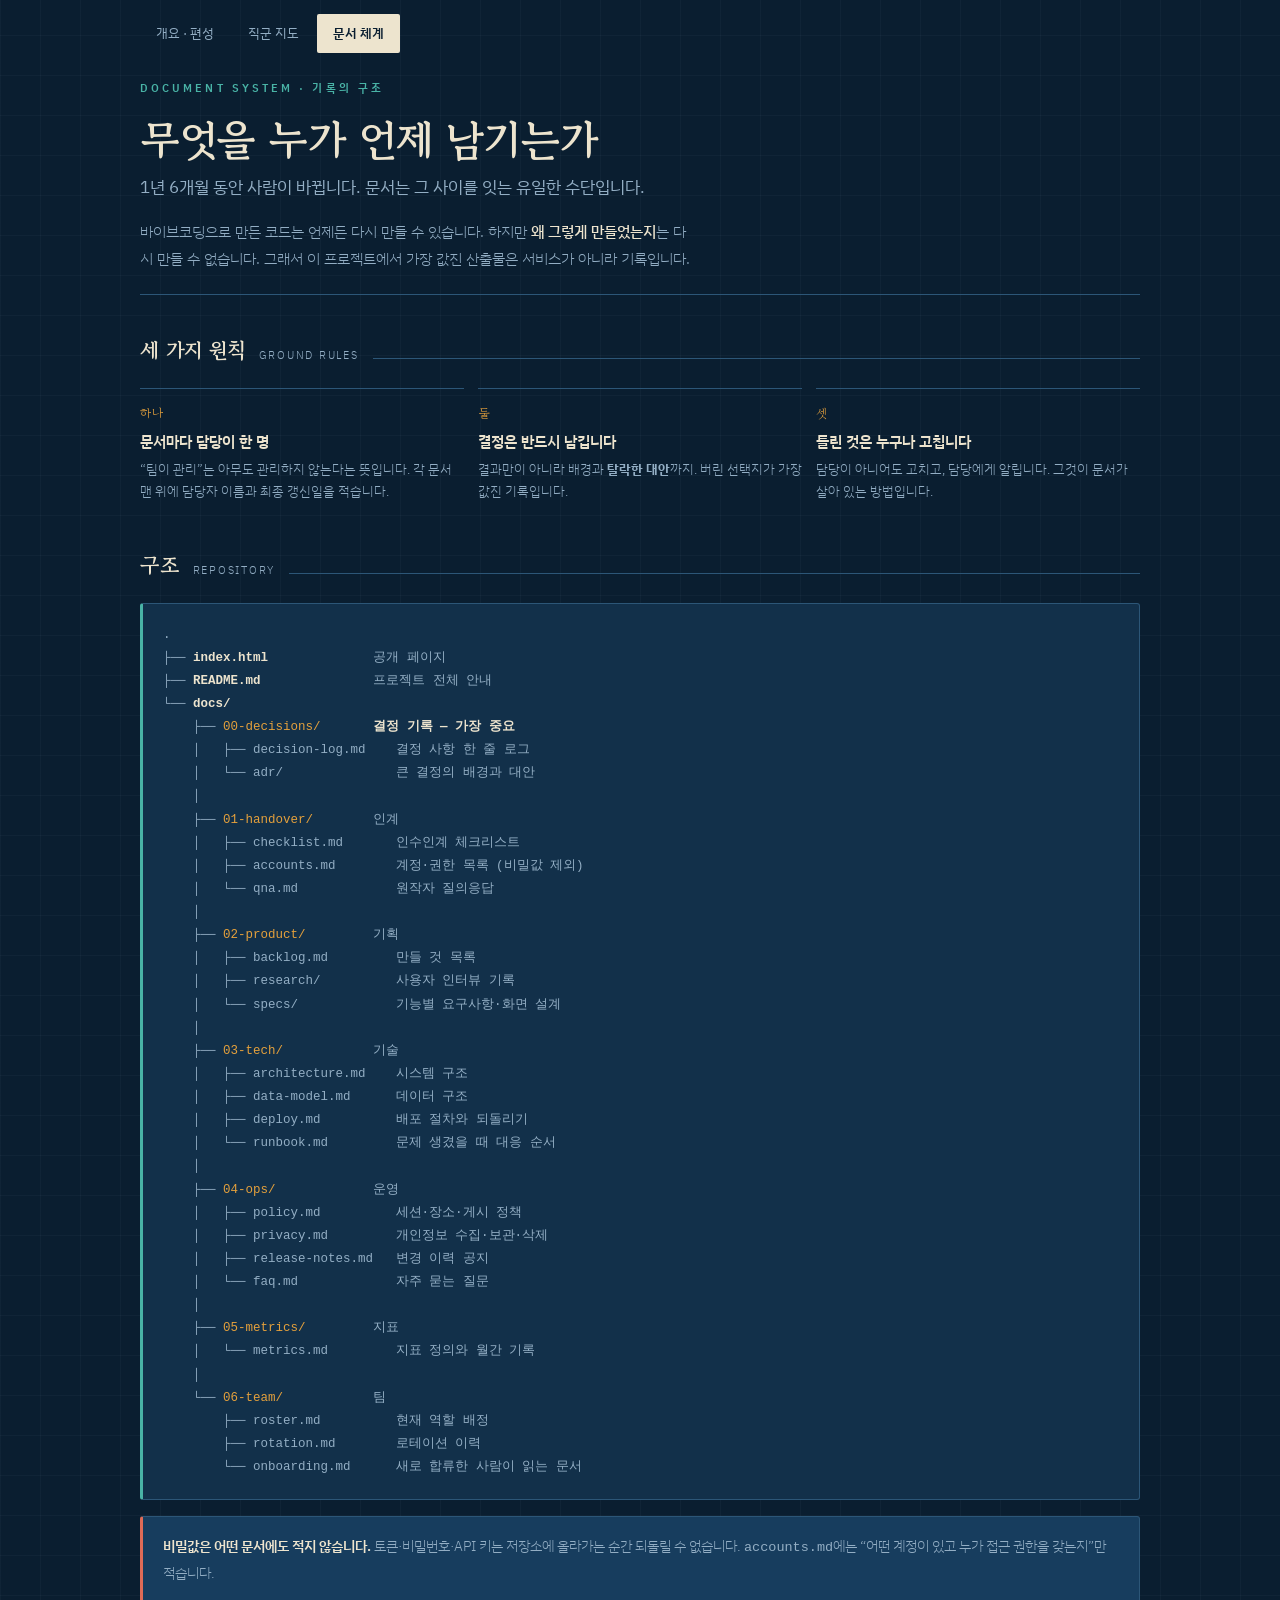
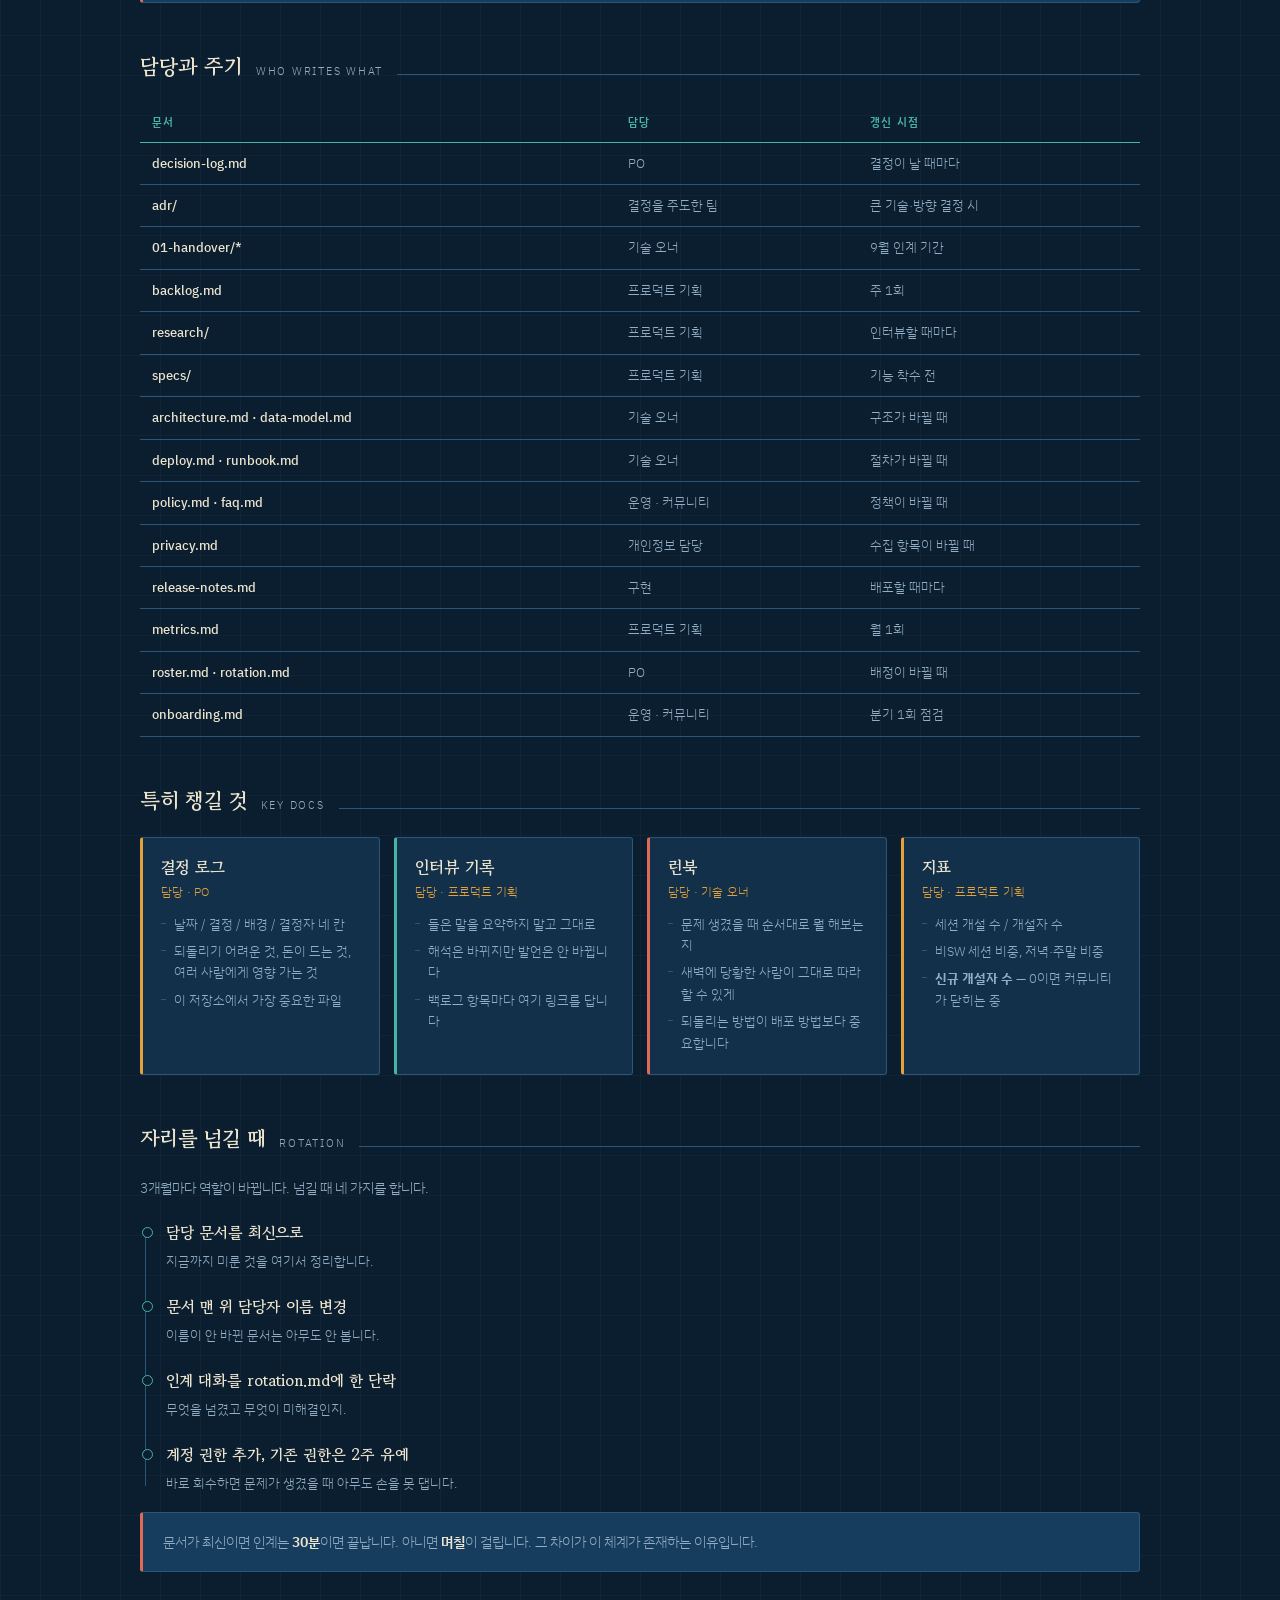
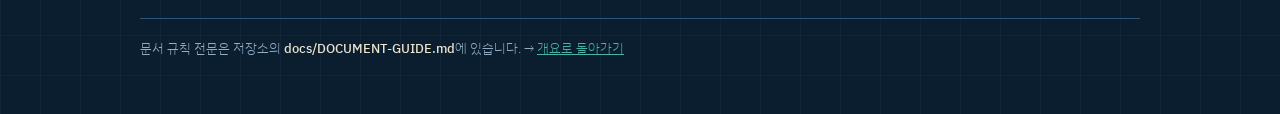
==== docs.html @ 45a3f8f5 "공개 페이지 3종 완성 — roles·docs 추가, 공용 style.css로 인라인 스타일 분리 Co-Authored-By: Claude Sonnet 5 <noreply@anth" ====
<!DOCTYPE html>
<html lang="ko">
<head>
<meta charset="utf-8">
<meta name="viewport" content="width=device-width, initial-scale=1">
<title>문서 체계 — 무엇을 누가 언제 남기는가</title>
<link rel="preconnect" href="https://fonts.googleapis.com">
<link rel="preconnect" href="https://fonts.gstatic.com" crossorigin>
<link href="https://fonts.googleapis.com/css2?family=Gowun+Batang:wght@400;700&family=IBM+Plex+Sans+KR:wght@300;400;500;600;700&display=swap" rel="stylesheet">
<link rel="stylesheet" href="style.css">
</head>
<body>
<div class="wrap">

  <nav>
    <a href="index.html">개요 · 편성</a>
    <a href="roles.html">직군 지도</a>
    <a href="docs.html" class="on">문서 체계</a>
  </nav>

  <header>
    <div class="eyebrow">Document System · 기록의 구조</div>
    <h1>무엇을 누가 언제 남기는가
      <span class="sub">1년 6개월 동안 사람이 바뀝니다. 문서는 그 사이를 잇는 유일한 수단입니다.</span>
    </h1>
    <p class="lede">바이브코딩으로 만든 코드는 언제든 다시 만들 수 있습니다. 하지만 <b style="color:var(--parch);font-weight:500">왜 그렇게 만들었는지</b>는 다시 만들 수 없습니다. 그래서 이 프로젝트에서 가장 값진 산출물은 서비스가 아니라 기록입니다.</p>
  </header>

  <section>
    <div class="sec-head"><h2>세 가지 원칙</h2><span class="tag">GROUND RULES</span><div class="rule"></div></div>
    <div class="rules">
      <div class="rule-item">
        <div class="n">하나</div>
        <h4>문서마다 담당이 한 명</h4>
        <p>“팀이 관리”는 아무도 관리하지 않는다는 뜻입니다. 각 문서 맨 위에 담당자 이름과 최종 갱신일을 적습니다.</p>
      </div>
      <div class="rule-item">
        <div class="n">둘</div>
        <h4>결정은 반드시 남깁니다</h4>
        <p>결과만이 아니라 배경과 <b>탈락한 대안</b>까지. 버린 선택지가 가장 값진 기록입니다.</p>
      </div>
      <div class="rule-item">
        <div class="n">셋</div>
        <h4>틀린 것은 누구나 고칩니다</h4>
        <p>담당이 아니어도 고치고, 담당에게 알립니다. 그것이 문서가 살아 있는 방법입니다.</p>
      </div>
    </div>
  </section>

  <section>
    <div class="sec-head"><h2>구조</h2><span class="tag">REPOSITORY</span><div class="rule"></div></div>
<pre class="tree">.
├── <b>index.html</b>              공개 페이지
├── <b>README.md</b>               프로젝트 전체 안내
└── <b>docs/</b>
    ├── <i>00-decisions/</i>       <b>결정 기록 — 가장 중요</b>
    │   ├── decision-log.md    결정 사항 한 줄 로그
    │   └── adr/               큰 결정의 배경과 대안
    │
    ├── <i>01-handover/</i>        인계
    │   ├── checklist.md       인수인계 체크리스트
    │   ├── accounts.md        계정·권한 목록 (비밀값 제외)
    │   └── qna.md             원작자 질의응답
    │
    ├── <i>02-product/</i>         기획
    │   ├── backlog.md         만들 것 목록
    │   ├── research/          사용자 인터뷰 기록
    │   └── specs/             기능별 요구사항·화면 설계
    │
    ├── <i>03-tech/</i>            기술
    │   ├── architecture.md    시스템 구조
    │   ├── data-model.md      데이터 구조
    │   ├── deploy.md          배포 절차와 되돌리기
    │   └── runbook.md         문제 생겼을 때 대응 순서
    │
    ├── <i>04-ops/</i>             운영
    │   ├── policy.md          세션·장소·게시 정책
    │   ├── privacy.md         개인정보 수집·보관·삭제
    │   ├── release-notes.md   변경 이력 공지
    │   └── faq.md             자주 묻는 질문
    │
    ├── <i>05-metrics/</i>         지표
    │   └── metrics.md         지표 정의와 월간 기록
    │
    └── <i>06-team/</i>            팀
        ├── roster.md          현재 역할 배정
        ├── rotation.md        로테이션 이력
        └── onboarding.md      새로 합류한 사람이 읽는 문서</pre>
    <div class="callout" style="margin-top:16px">
      <b>비밀값은 어떤 문서에도 적지 않습니다.</b> 토큰·비밀번호·API 키는 저장소에 올라가는 순간 되돌릴 수 없습니다. <code>accounts.md</code>에는 “어떤 계정이 있고 누가 접근 권한을 갖는지”만 적습니다.
    </div>
  </section>

  <section>
    <div class="sec-head"><h2>담당과 주기</h2><span class="tag">WHO WRITES WHAT</span><div class="rule"></div></div>
    <table>
      <thead><tr><th>문서</th><th>담당</th><th>갱신 시점</th></tr></thead>
      <tbody>
        <tr><td>decision-log.md</td><td>PO</td><td>결정이 날 때마다</td></tr>
        <tr><td>adr/</td><td>결정을 주도한 팀</td><td>큰 기술·방향 결정 시</td></tr>
        <tr><td>01-handover/*</td><td>기술 오너</td><td>9월 인계 기간</td></tr>
        <tr><td>backlog.md</td><td>프로덕트 기획</td><td>주 1회</td></tr>
        <tr><td>research/</td><td>프로덕트 기획</td><td>인터뷰할 때마다</td></tr>
        <tr><td>specs/</td><td>프로덕트 기획</td><td>기능 착수 전</td></tr>
        <tr><td>architecture.md · data-model.md</td><td>기술 오너</td><td>구조가 바뀔 때</td></tr>
        <tr><td>deploy.md · runbook.md</td><td>기술 오너</td><td>절차가 바뀔 때</td></tr>
        <tr><td>policy.md · faq.md</td><td>운영 · 커뮤니티</td><td>정책이 바뀔 때</td></tr>
        <tr><td>privacy.md</td><td>개인정보 담당</td><td>수집 항목이 바뀔 때</td></tr>
        <tr><td>release-notes.md</td><td>구현</td><td>배포할 때마다</td></tr>
        <tr><td>metrics.md</td><td>프로덕트 기획</td><td>월 1회</td></tr>
        <tr><td>roster.md · rotation.md</td><td>PO</td><td>배정이 바뀔 때</td></tr>
        <tr><td>onboarding.md</td><td>운영 · 커뮤니티</td><td>분기 1회 점검</td></tr>
      </tbody>
    </table>
  </section>

  <section>
    <div class="sec-head"><h2>특히 챙길 것</h2><span class="tag">KEY DOCS</span><div class="rule"></div></div>
    <div class="grid">
      <div class="card accent-b">
        <div class="top"><h3>결정 로그</h3></div>
        <div class="why">담당 · PO</div>
        <ul>
          <li>날짜 / 결정 / 배경 / 결정자 네 칸</li>
          <li>되돌리기 어려운 것, 돈이 드는 것, 여러 사람에게 영향 가는 것</li>
          <li>이 저장소에서 가장 중요한 파일</li>
        </ul>
      </div>
      <div class="card accent-t">
        <div class="top"><h3>인터뷰 기록</h3></div>
        <div class="why">담당 · 프로덕트 기획</div>
        <ul>
          <li>들은 말을 요약하지 말고 그대로</li>
          <li>해석은 바뀌지만 발언은 안 바뀝니다</li>
          <li>백로그 항목마다 여기 링크를 답니다</li>
        </ul>
      </div>
      <div class="card accent-c">
        <div class="top"><h3>런북</h3></div>
        <div class="why">담당 · 기술 오너</div>
        <ul>
          <li>문제 생겼을 때 순서대로 뭘 해보는지</li>
          <li>새벽에 당황한 사람이 그대로 따라 할 수 있게</li>
          <li>되돌리는 방법이 배포 방법보다 중요합니다</li>
        </ul>
      </div>
      <div class="card accent-b">
        <div class="top"><h3>지표</h3></div>
        <div class="why">담당 · 프로덕트 기획</div>
        <ul>
          <li>세션 개설 수 / 개설자 수</li>
          <li>비SW 세션 비중, 저녁·주말 비중</li>
          <li><b>신규 개설자 수</b> — 0이면 커뮤니티가 닫히는 중</li>
        </ul>
      </div>
    </div>
  </section>

  <section>
    <div class="sec-head"><h2>자리를 넘길 때</h2><span class="tag">ROTATION</span><div class="rule"></div></div>
    <p class="note">3개월마다 역할이 바뀝니다. 넘길 때 네 가지를 합니다.</p>
    <div class="voyage">
      <div class="leg"><h4>담당 문서를 최신으로</h4><p>지금까지 미룬 것을 여기서 정리합니다.</p></div>
      <div class="leg"><h4>문서 맨 위 담당자 이름 변경</h4><p>이름이 안 바뀐 문서는 아무도 안 봅니다.</p></div>
      <div class="leg"><h4>인계 대화를 rotation.md에 한 단락</h4><p>무엇을 넘겼고 무엇이 미해결인지.</p></div>
      <div class="leg"><h4>계정 권한 추가, 기존 권한은 2주 유예</h4><p>바로 회수하면 문제가 생겼을 때 아무도 손을 못 댑니다.</p></div>
    </div>
    <div class="callout" style="margin-top:18px">
      문서가 최신이면 인계는 <b>30분</b>이면 끝납니다. 아니면 <b>며칠</b>이 걸립니다. 그 차이가 이 체계가 존재하는 이유입니다.
    </div>
  </section>

  <footer>
    문서 규칙 전문은 저장소의 <b>docs/DOCUMENT-GUIDE.md</b>에 있습니다. → <a href="index.html">개요로 돌아가기</a>
  </footer>

</div>
</body>
</html>
---- style.css ----
:root{
  --deep:#0A1E30;
  --hull:#12304A;
  --hull-2:#173D5E;
  --line:#2C5677;
  --parch:#EDE4CE;
  --steel:#93AEC4;
  --teal:#49B3A6;
  --brass:#E4A03C;
  --coral:#DE6B57;
}
*{box-sizing:border-box;margin:0;padding:0}
body{
  background:var(--deep);
  color:var(--parch);
  font-family:'IBM Plex Sans KR','Apple SD Gothic Neo','Malgun Gothic',sans-serif;
  font-weight:300;line-height:1.65;
  padding:0 20px 56px;
  background-image:
    repeating-linear-gradient(0deg, rgba(147,174,196,.045) 0 1px, transparent 1px 40px),
    repeating-linear-gradient(90deg, rgba(147,174,196,.045) 0 1px, transparent 1px 40px);
}
.wrap{max-width:1000px;margin:0 auto}

/* nav */
nav{
  display:flex;flex-wrap:wrap;gap:2px;align-items:center;
  padding:14px 0 0;margin-bottom:26px;
}
nav a{
  color:var(--steel);text-decoration:none;font-size:13px;font-weight:400;
  padding:8px 15px;border:1px solid transparent;border-radius:2px;transition:.15s;
}
nav a:hover{color:var(--parch);background:rgba(147,174,196,.07)}
nav a.on{color:var(--deep);background:var(--parch);font-weight:600}

/* header */
header{border-bottom:1px solid var(--line);padding-bottom:22px;margin-bottom:38px}
.eyebrow{font-size:11px;letter-spacing:.28em;color:var(--teal);text-transform:uppercase;font-weight:600;margin-bottom:14px}
h1{font-family:'Gowun Batang',serif;font-weight:700;font-size:clamp(27px,5vw,42px);line-height:1.28;letter-spacing:-.01em}
h1 .sub{display:block;color:var(--steel);font-size:clamp(13.5px,2.3vw,17px);font-weight:400;margin-top:11px;letter-spacing:0;font-family:'IBM Plex Sans KR',sans-serif}
.meta{display:flex;flex-wrap:wrap;gap:8px 26px;margin-top:20px;font-size:12.5px;color:var(--steel)}
.meta b{color:var(--parch);font-weight:500}
.lede{font-size:15px;color:var(--steel);margin-top:20px;max-width:62ch;line-height:1.8}

/* section */
section{margin-bottom:46px}
.sec-head{display:flex;align-items:baseline;gap:14px;margin-bottom:20px}
.sec-head h2{font-family:'Gowun Batang',serif;font-size:21px;font-weight:700;letter-spacing:-.01em;white-space:nowrap}
.sec-head .tag{font-size:11px;color:var(--steel);letter-spacing:.16em;white-space:nowrap}
.rule{flex:1;height:1px;background:var(--line)}
.note{font-size:13.5px;color:var(--steel);margin-bottom:20px;max-width:64ch;line-height:1.8}

/* cards */
.grid{display:grid;grid-template-columns:repeat(auto-fit,minmax(215px,1fr));gap:14px}
.card{background:var(--hull);border:1px solid var(--line);border-radius:3px;padding:18px 18px 20px;display:flex;flex-direction:column}
.card .top{display:flex;justify-content:space-between;align-items:flex-start;gap:10px;margin-bottom:4px}
.card h3{font-family:'Gowun Batang',serif;font-size:16.5px;font-weight:700;line-height:1.35}
.count{font-size:11px;font-weight:600;letter-spacing:.06em;white-space:nowrap;padding:3px 9px;border-radius:2px;background:rgba(73,179,166,.14);color:var(--teal);border:1px solid rgba(73,179,166,.32)}
.card .why{font-size:11.5px;color:var(--brass);letter-spacing:.02em;margin-bottom:12px}
.card ul{list-style:none;font-size:13px;color:var(--steel);display:flex;flex-direction:column;gap:6px}
.card li{padding-left:13px;position:relative}
.card li::before{content:'';position:absolute;left:0;top:9px;width:5px;height:1px;background:var(--line)}
.card.accent-c{border-left:3px solid var(--coral)}
.card.accent-t{border-left:3px solid var(--teal)}
.card.accent-b{border-left:3px solid var(--brass)}

.po{background:var(--hull-2);border:1px solid var(--line);border-radius:3px;padding:16px 20px;display:flex;flex-wrap:wrap;align-items:center;gap:6px 16px;border-left:3px solid var(--brass)}
.po .who{font-family:'Gowun Batang',serif;font-size:18px;font-weight:700}
.po .desc{font-size:13px;color:var(--steel)}
.mast{width:1px;height:26px;background:var(--line);margin:0 auto}

/* rules list */
.rules{display:grid;grid-template-columns:repeat(auto-fit,minmax(200px,1fr));gap:14px}
.rule-item{border-top:1px solid var(--line);padding-top:14px}
.rule-item .n{font-family:'Gowun Batang',serif;font-size:12px;color:var(--brass);letter-spacing:.1em;margin-bottom:7px}
.rule-item h4{font-size:14.5px;font-weight:600;margin-bottom:6px}
.rule-item p{font-size:12.5px;color:var(--steel);line-height:1.7}

/* timeline */
.voyage{position:relative;padding-left:26px}
.voyage::before{content:'';position:absolute;left:5px;top:8px;bottom:8px;width:1px;background:var(--line)}
.leg{position:relative;padding-bottom:22px}
.leg:last-child{padding-bottom:0}
.leg::before{content:'';position:absolute;left:-24px;top:7px;width:9px;height:9px;border-radius:50%;background:var(--deep);border:1.5px solid var(--teal)}
.leg.now::before{background:var(--brass);border-color:var(--brass)}
.leg .when{font-size:11.5px;letter-spacing:.1em;color:var(--brass);font-weight:600;margin-bottom:3px}
.leg h4{font-size:15.5px;font-weight:600;margin-bottom:5px;font-family:'Gowun Batang',serif}
.leg p{font-size:13px;color:var(--steel)}

/* table */
table{width:100%;border-collapse:collapse;font-size:13px;margin-top:4px}
th,td{text-align:left;padding:10px 12px;border-bottom:1px solid var(--line);vertical-align:top}
th{font-size:11px;letter-spacing:.12em;color:var(--teal);font-weight:600;text-transform:uppercase;border-bottom-color:var(--teal)}
td{color:var(--steel)}
td:first-child{color:var(--parch);font-weight:500;white-space:nowrap}
tr:hover td{background:rgba(147,174,196,.04)}

/* tree */
pre.tree{
  background:var(--hull);border:1px solid var(--line);border-left:3px solid var(--teal);
  border-radius:3px;padding:20px;overflow-x:auto;
  font-family:ui-monospace,SFMono-Regular,Menlo,monospace;
  font-size:12.5px;line-height:1.85;color:var(--steel);white-space:pre;
}
pre.tree b{color:var(--parch);font-weight:600}
pre.tree i{color:var(--brass);font-style:normal}

/* callout */
.callout{background:var(--hull-2);border:1px solid var(--line);border-left:3px solid var(--coral);border-radius:3px;padding:17px 20px;font-size:13.5px;color:var(--steel);line-height:1.8}
.callout b{color:var(--parch);font-weight:600}
.callout + .callout{margin-top:12px}

footer{border-top:1px solid var(--line);padding-top:18px;font-size:12.5px;color:var(--steel);line-height:1.8}
footer b{color:var(--parch);font-weight:500}
footer a{color:var(--teal)}

@media (max-width:560px){
  body{padding:0 14px 40px}
  nav a{padding:7px 11px;font-size:12.5px}
  .sec-head{flex-wrap:wrap;gap:8px}
  .sec-head .tag{display:none}
  table{font-size:12.5px}
  th,td{padding:9px 8px}
  td:first-child{white-space:normal}
}
@media (prefers-reduced-motion:no-preference){
  .card,.leg,.rule-item{animation:rise .5s ease both}
  .grid .card:nth-child(2){animation-delay:.05s}
  .grid .card:nth-child(3){animation-delay:.1s}
  .grid .card:nth-child(4){animation-delay:.15s}
  .grid .card:nth-child(5){animation-delay:.2s}
  @keyframes rise{from{opacity:0;transform:translateY(8px)}to{opacity:1;transform:none}}
}
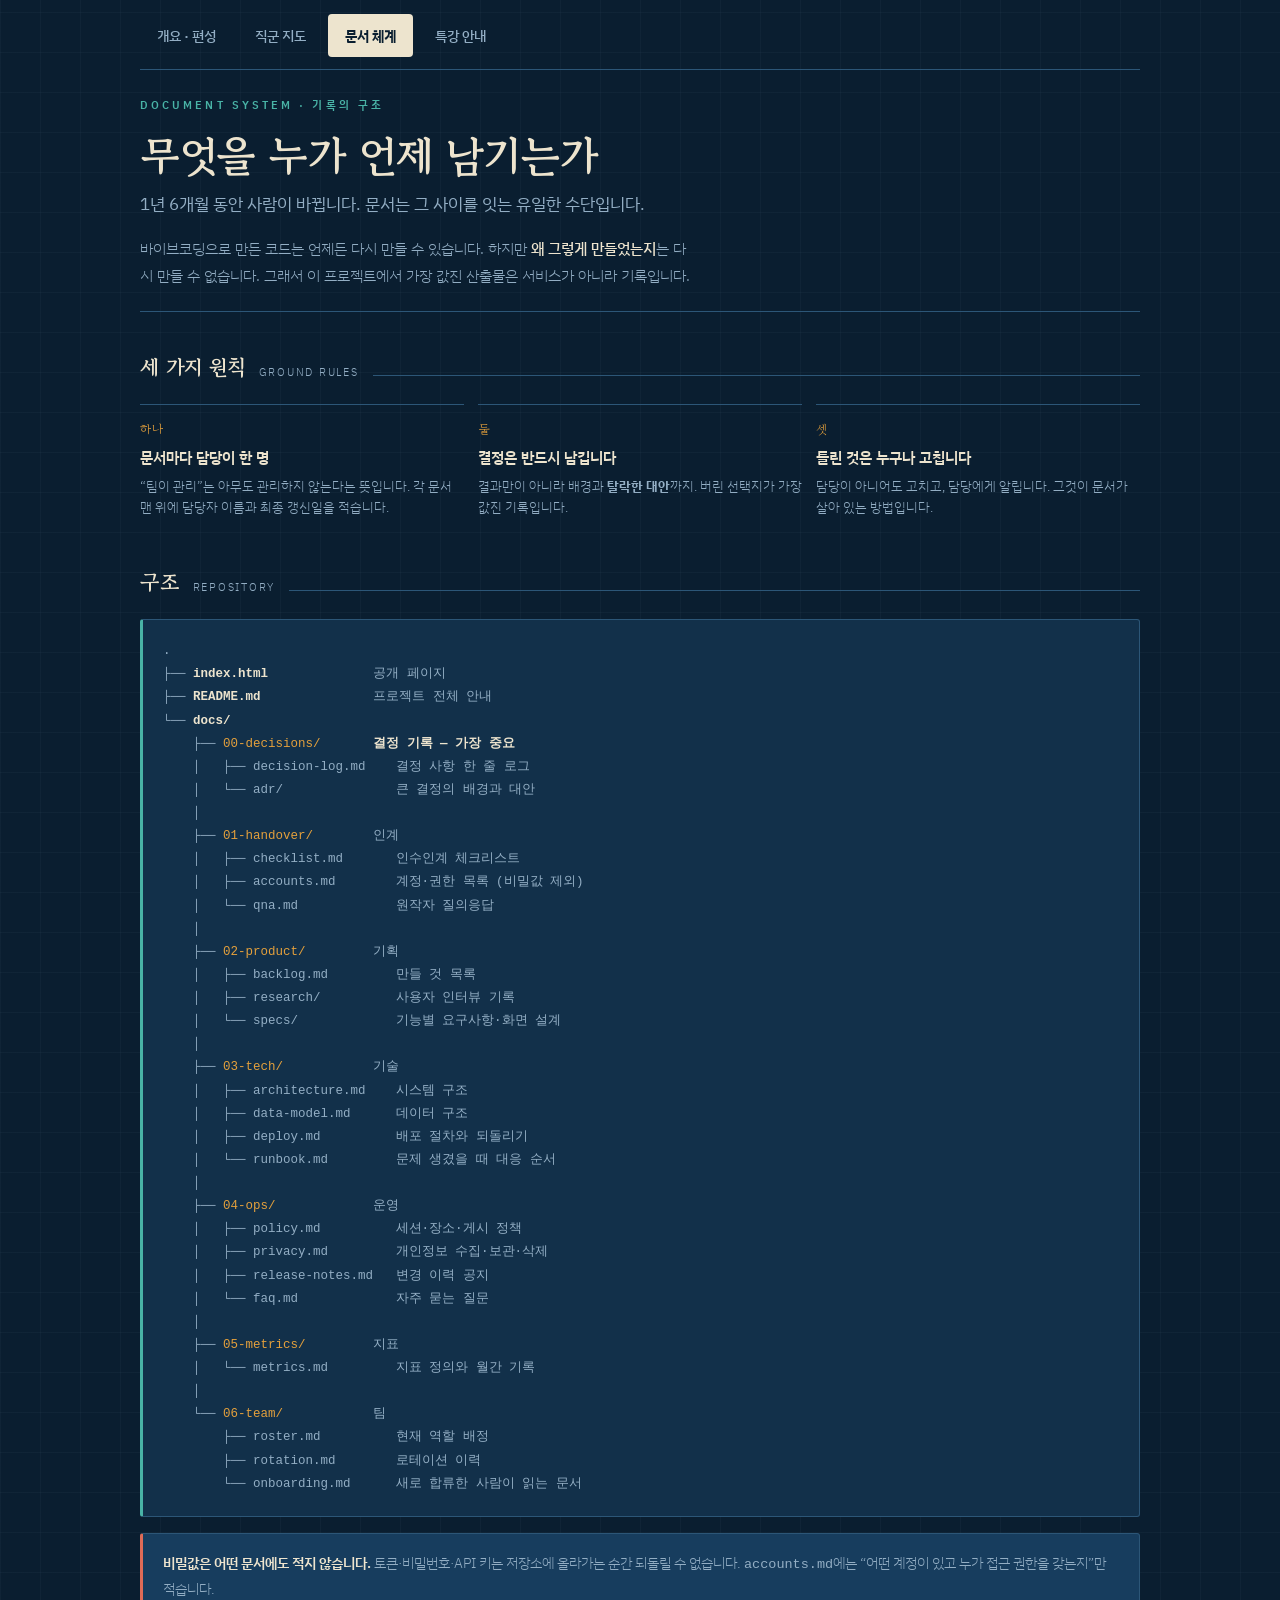
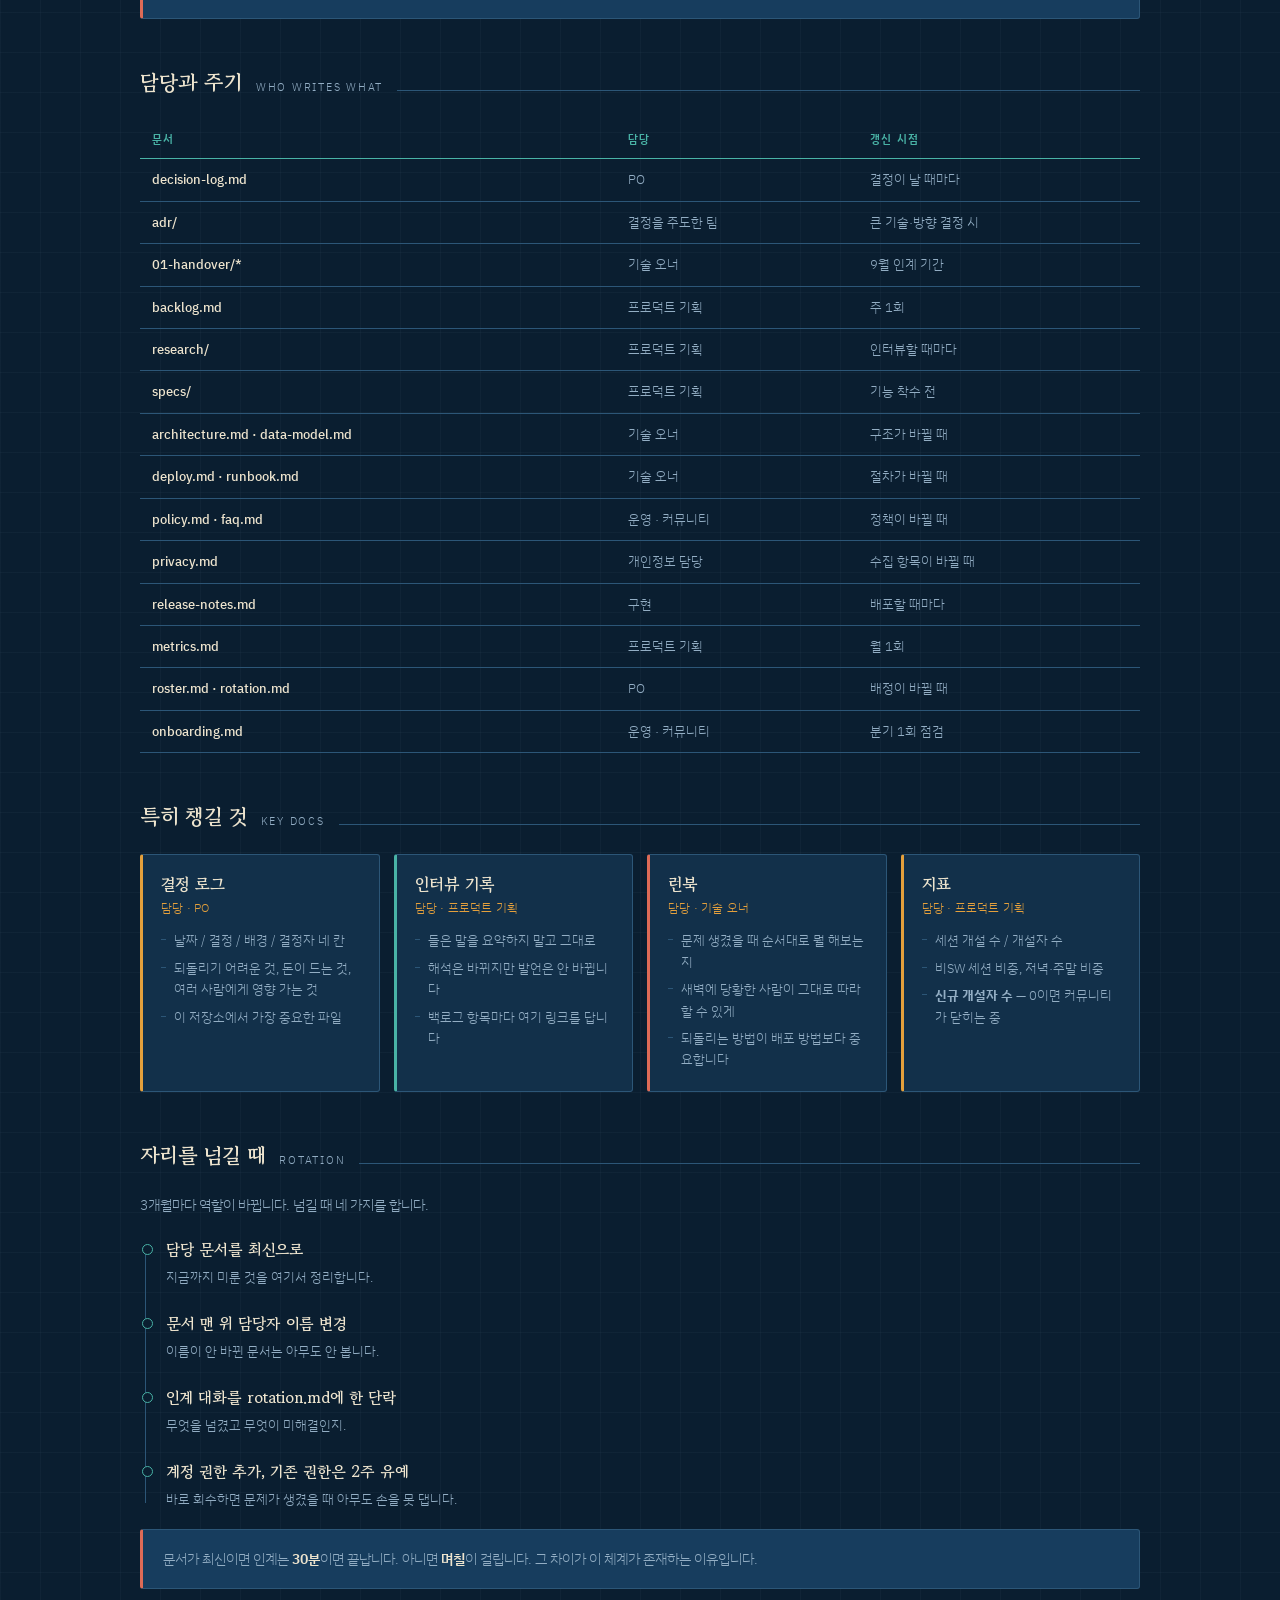
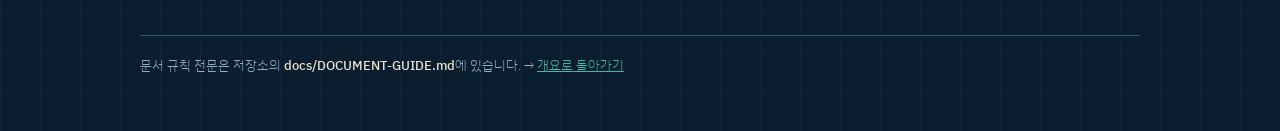
==== commit 2e9009c2: "바이브코딩 특강 안내 페이지 추가 — 4번째 공개 페이지, 전 페이지 nav에 링크 반영 Co-Authored-By: Claude Sonnet 5 <noreply@anthropic" ====
--- a/docs.html
+++ b/docs.html
@@ -16,6 +16,7 @@
     <a href="index.html">개요 · 편성</a>
     <a href="roles.html">직군 지도</a>
     <a href="docs.html" class="on">문서 체계</a>
+    <a href="vibe-coding.html">특강 안내</a>
   </nav>
 
   <header>
--- a/style.css
+++ b/style.css
@@ -24,15 +24,16 @@
 
 /* nav */
 nav{
-  display:flex;flex-wrap:wrap;gap:2px;align-items:center;
-  padding:14px 0 0;margin-bottom:26px;
+  display:flex;flex-wrap:wrap;gap:5px;align-items:center;
+  padding:14px 0 12px;margin-bottom:26px;
+  border-bottom:1px solid var(--line);
 }
 nav a{
-  color:var(--steel);text-decoration:none;font-size:13px;font-weight:400;
-  padding:8px 15px;border:1px solid transparent;border-radius:2px;transition:.15s;
+  color:var(--steel);text-decoration:none;font-size:14px;font-weight:500;
+  padding:9px 16px;border:1px solid transparent;border-radius:4px;transition:.15s;
 }
-nav a:hover{color:var(--parch);background:rgba(147,174,196,.07)}
-nav a.on{color:var(--deep);background:var(--parch);font-weight:600}
+nav a:hover{color:var(--parch);background:rgba(147,174,196,.08)}
+nav a.on{color:var(--deep);background:var(--parch);font-weight:700}
 
 /* header */
 header{border-bottom:1px solid var(--line);padding-bottom:22px;margin-bottom:38px}
@@ -116,13 +117,33 @@
 footer a{color:var(--teal)}
 
 @media (max-width:560px){
-  body{padding:0 14px 40px}
-  nav a{padding:7px 11px;font-size:12.5px}
+  body{padding:0 14px 40px;font-size:15.5px}
+  nav{gap:6px;padding:12px 0 10px}
+  nav a{flex:1 1 auto;text-align:center;padding:11px 10px;font-size:14.5px}
+  .eyebrow{font-size:11.5px}
+  .meta{font-size:13.5px;gap:8px 20px}
+  .lede{font-size:15px}
   .sec-head{flex-wrap:wrap;gap:8px}
+  .sec-head h2{font-size:19px}
   .sec-head .tag{display:none}
-  table{font-size:12.5px}
-  th,td{padding:9px 8px}
+  .note{font-size:14.5px}
+  .card h3{font-size:17px}
+  .card .why{font-size:12.5px}
+  .card ul{font-size:14px}
+  .count{font-size:11.5px}
+  .po .who{font-size:17px}
+  .po .desc{font-size:14px}
+  .rule-item h4{font-size:15px}
+  .rule-item p{font-size:13.5px}
+  .leg h4{font-size:16px}
+  .leg p{font-size:14px}
+  table{font-size:13.5px}
+  th{font-size:11.5px}
+  th,td{padding:10px 8px}
   td:first-child{white-space:normal}
+  pre.tree{font-size:13px}
+  .callout{font-size:14.5px}
+  footer{font-size:13.5px}
 }
 @media (prefers-reduced-motion:no-preference){
   .card,.leg,.rule-item{animation:rise .5s ease both}
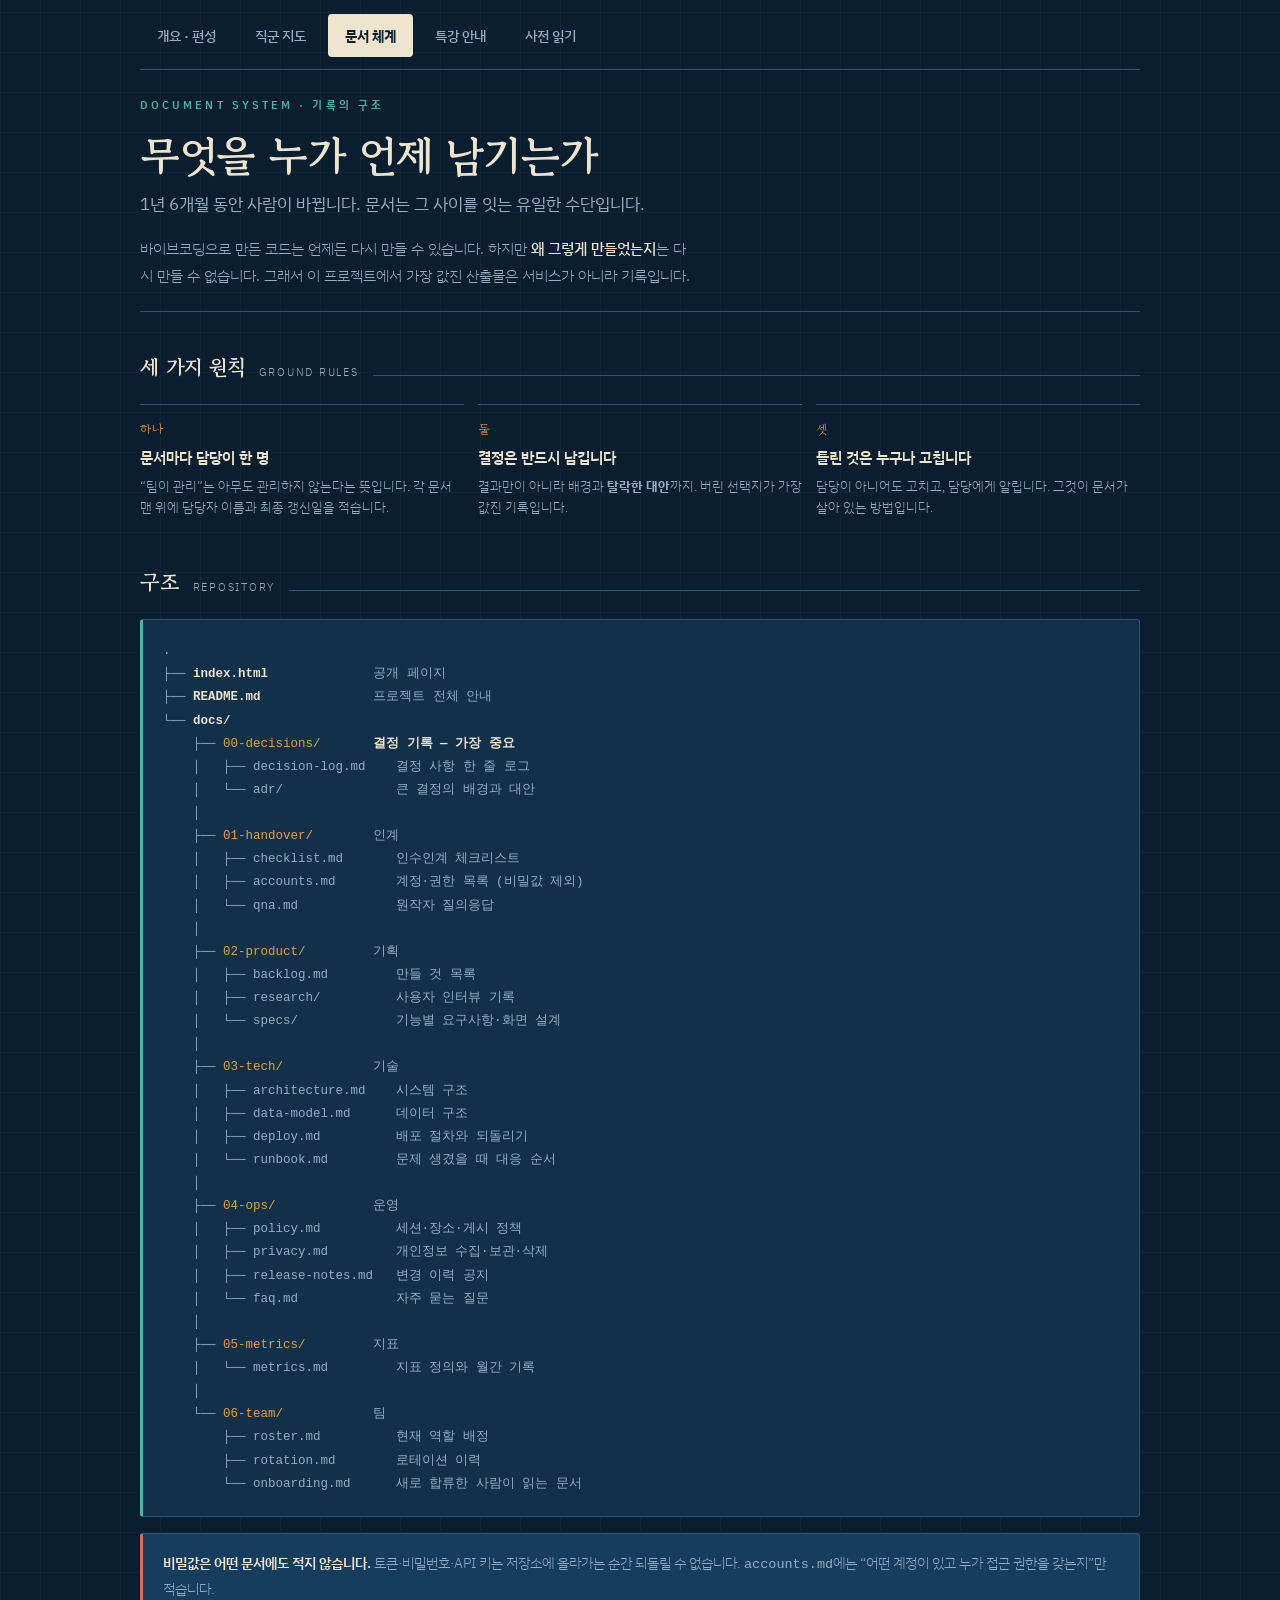
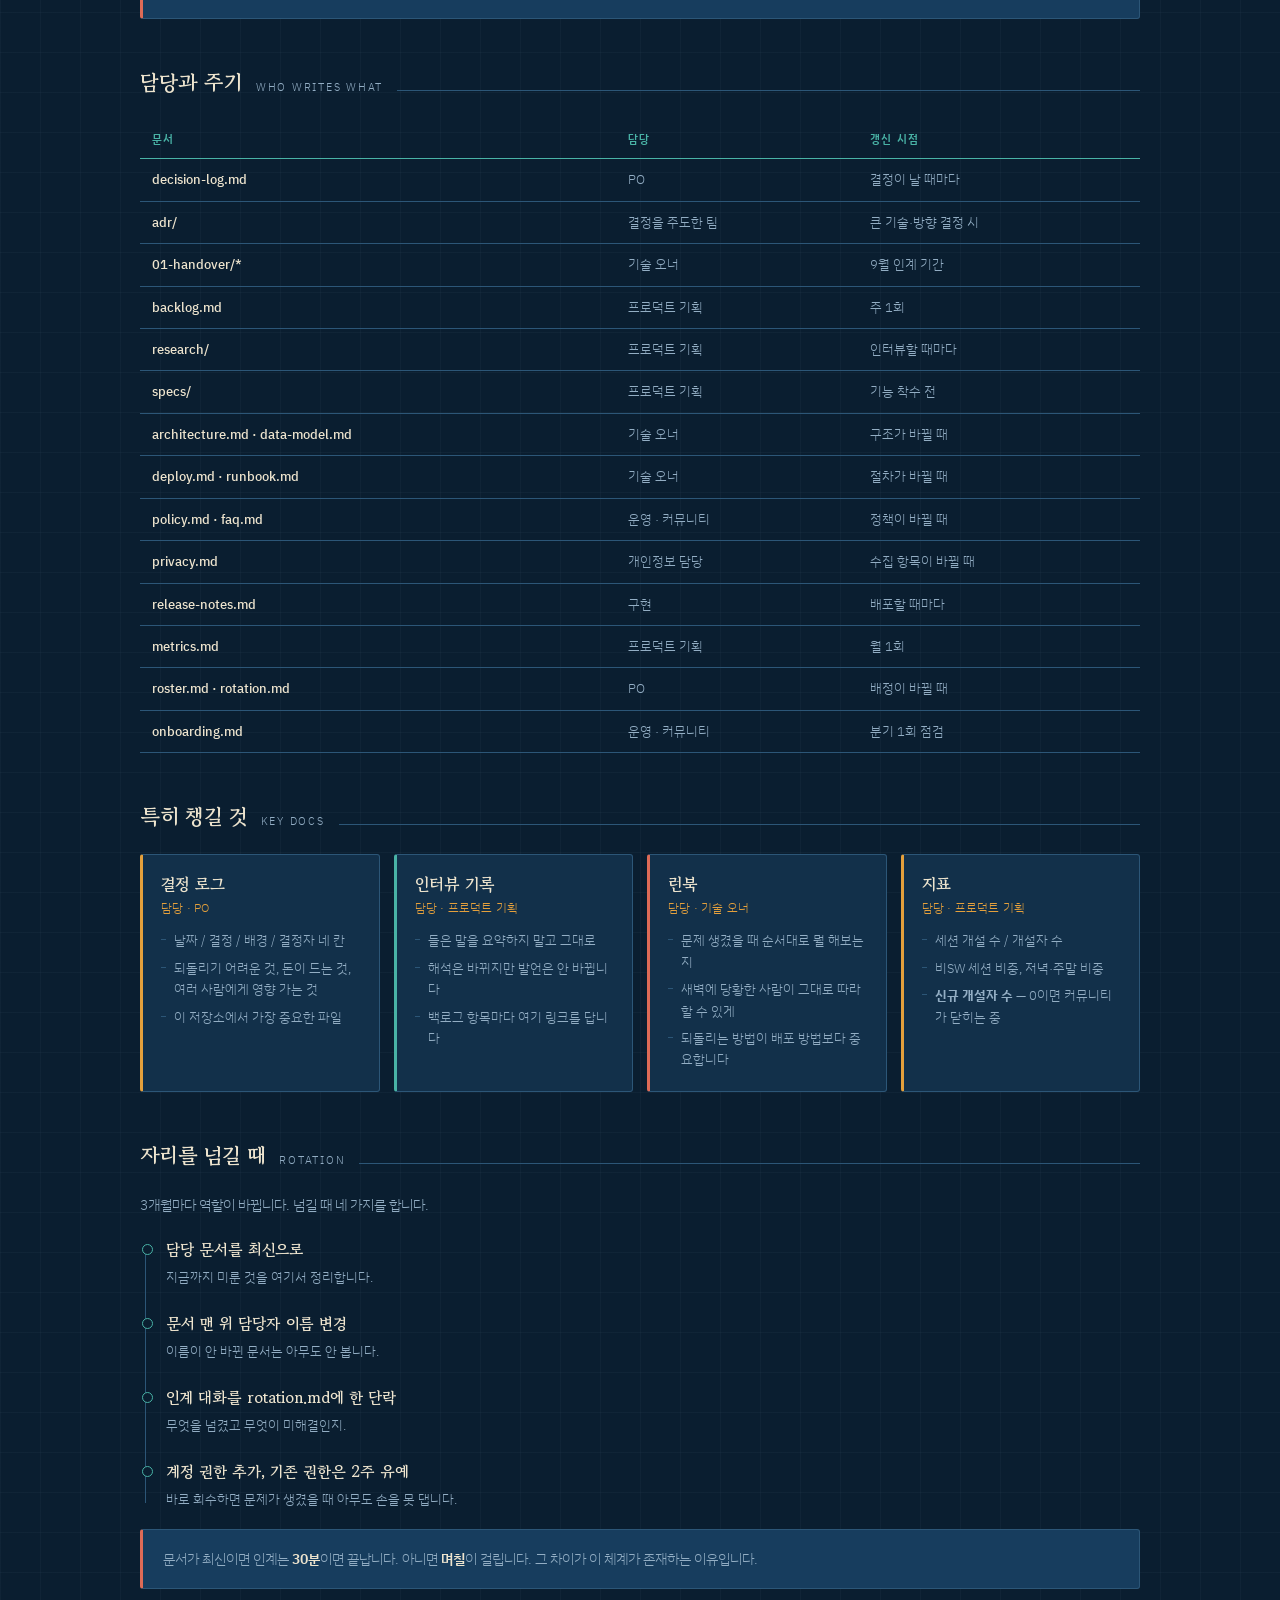
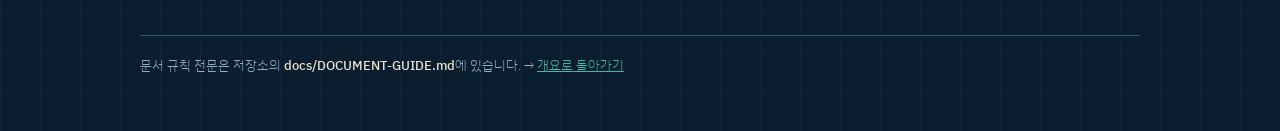
==== commit f4286e81: "AI를 대하는 태도 페이지 추가 — 특강 사전 읽기 자료, 기존 팔레트로 통일 Co-Authored-By: Claude Sonnet 5 <noreply@anthropic.com>" ====
--- a/docs.html
+++ b/docs.html
@@ -17,6 +17,7 @@
     <a href="roles.html">직군 지도</a>
     <a href="docs.html" class="on">문서 체계</a>
     <a href="vibe-coding.html">특강 안내</a>
+    <a href="ai-attitude.html">사전 읽기</a>
   </nav>
 
   <header>
--- a/style.css
+++ b/style.css
@@ -112,6 +112,37 @@
 .callout b{color:var(--parch);font-weight:600}
 .callout + .callout{margin-top:12px}
 
+/* thesis (one-line takeaway box) */
+.thesis{background:var(--hull-2);border:1px solid var(--line);border-left:3px solid var(--teal);border-radius:3px;padding:28px 30px;margin-bottom:44px}
+.thesis .label{font-size:11px;letter-spacing:.16em;color:var(--brass);text-transform:uppercase;font-weight:600;margin-bottom:12px}
+.thesis p{font-family:'Gowun Batang',serif;font-size:22px;line-height:1.55;color:var(--parch);margin:0}
+.thesis em{color:var(--teal);font-style:normal;font-weight:700}
+
+/* long-form chapter (article-style pages) */
+.chapter{margin-bottom:38px}
+.chapter-title{display:flex;align-items:baseline;gap:12px;margin-bottom:12px}
+.chapter-title .n{font-family:'Gowun Batang',serif;font-size:13px;color:var(--brass);letter-spacing:.05em}
+.chapter-title h3{font-family:'Gowun Batang',serif;font-weight:700;font-size:18.5px;color:var(--parch)}
+.chapter p{color:var(--steel);font-size:14px;line-height:1.8;margin:0 0 14px;max-width:68ch}
+.chapter p b{color:var(--parch);font-weight:500}
+
+.pull{border-left:3px solid var(--coral);padding:2px 0 2px 18px;margin:20px 0;font-family:'Gowun Batang',serif;font-size:16px;line-height:1.6;color:var(--parch)}
+
+.points{list-style:none;margin:14px 0 0;padding:0;border:1px solid var(--line);border-radius:3px;overflow:hidden}
+.points li{background:var(--hull);padding:13px 18px;border-bottom:1px solid var(--line);color:var(--steel);font-size:13.5px;line-height:1.7}
+.points li:last-child{border-bottom:none}
+.points li b{color:var(--parch);font-weight:500}
+
+.triad{display:grid;grid-template-columns:repeat(3,1fr);gap:1px;background:var(--line);border:1px solid var(--line);border-radius:3px;overflow:hidden;margin-top:16px}
+.triad div{background:var(--hull);padding:18px}
+.triad .k{font-size:11px;letter-spacing:.1em;color:var(--teal);margin-bottom:7px;text-transform:uppercase;font-weight:600}
+.triad .t{color:var(--parch);font-weight:600;font-size:14.5px;margin-bottom:5px}
+.triad .d{color:var(--steel);font-size:12.5px;line-height:1.6}
+
+.questions{counter-reset:q;margin:20px 0 0;padding:0;list-style:none}
+.questions li{position:relative;background:var(--hull);border:1px solid var(--line);border-radius:3px;padding:16px 20px 16px 52px;margin-bottom:8px;color:var(--parch);font-size:14px;line-height:1.6}
+.questions li::before{counter-increment:q;content:counter(q);position:absolute;left:18px;top:16px;font-family:'Gowun Batang',serif;font-size:14px;color:var(--brass);font-weight:700}
+
 footer{border-top:1px solid var(--line);padding-top:18px;font-size:12.5px;color:var(--steel);line-height:1.8}
 footer b{color:var(--parch);font-weight:500}
 footer a{color:var(--teal)}
@@ -137,6 +168,12 @@
   .rule-item p{font-size:13.5px}
   .leg h4{font-size:16px}
   .leg p{font-size:14px}
+  .thesis{padding:22px 20px}
+  .thesis p{font-size:19px}
+  .chapter-title h3{font-size:17px}
+  .chapter p{font-size:14.5px}
+  .triad{grid-template-columns:1fr}
+  .questions li{font-size:14.5px}
   table{font-size:13.5px}
   th{font-size:11.5px}
   th,td{padding:10px 8px}
